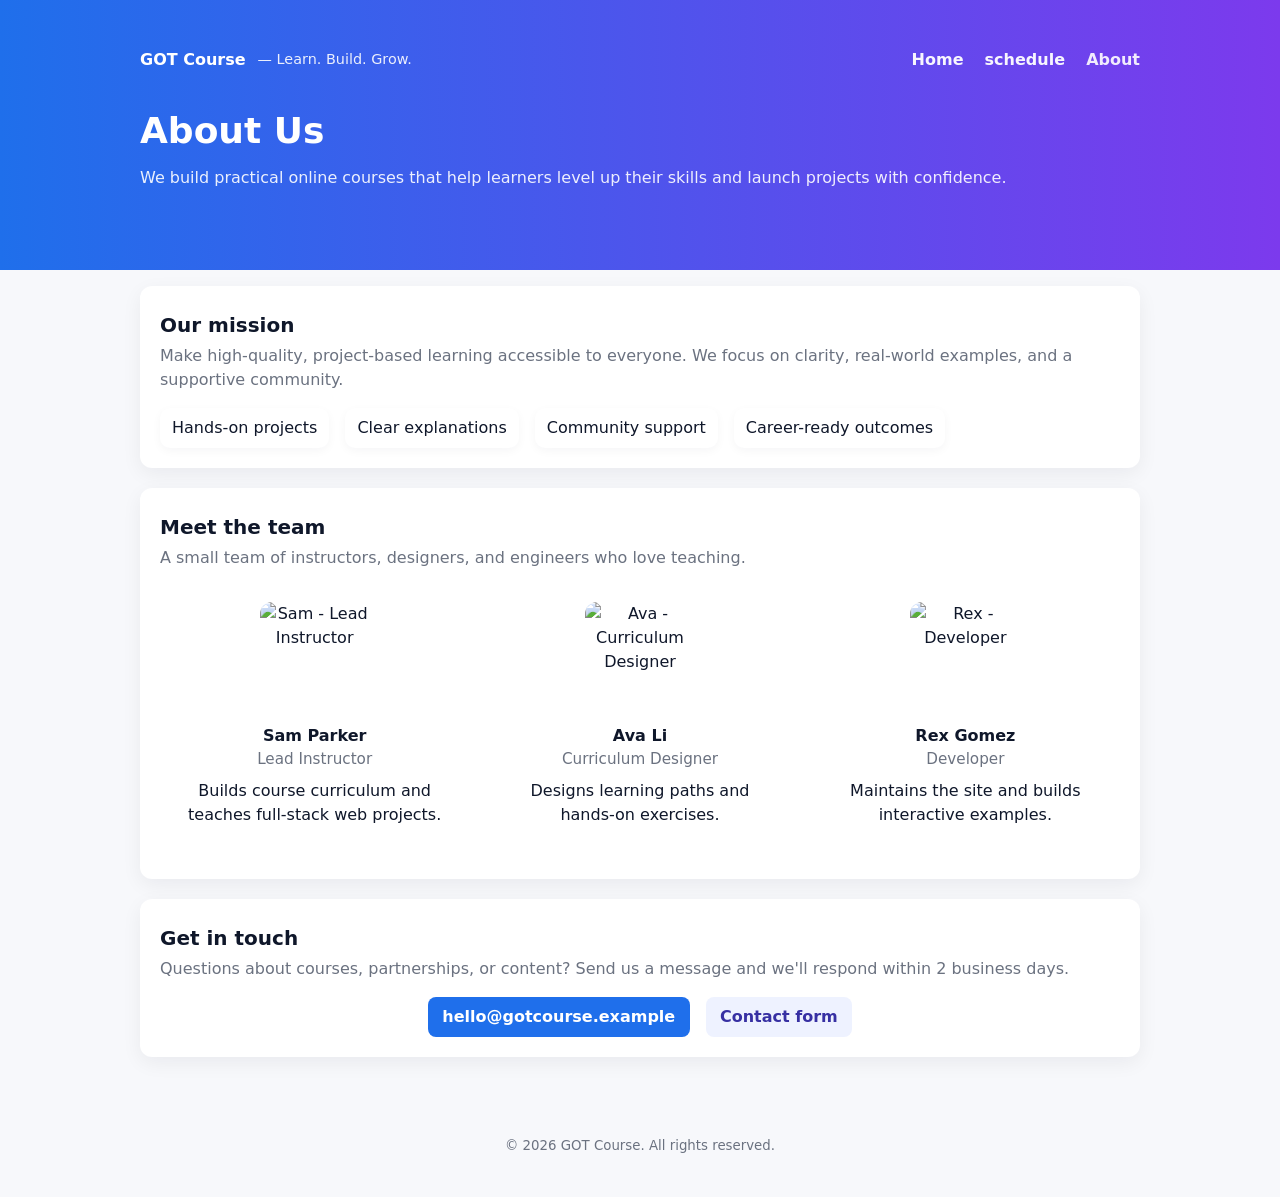
==== aboutUs.html @ 5f877b88 "f" ====
<!DOCTYPE html>
<html lang="en">
<head>
    <meta charset="UTF-8">
    <meta name="viewport" content="width=device-width, initial-scale=1.0">
    <title>About Us — GOT Course</title>
    <link rel="stylesheet" href="css/aboutus.css">
</head>

<body>
    <header>
        <div class="container">
            <nav>
                <div style="display:flex;gap:.75rem;align-items:center">
                    <strong>GOT Course</strong>
                    <span style="opacity:.9;font-size:.9rem">— Learn. Build. Grow.</span>
                </div>
                <div>
                    <a href="index.html">Home</a>
                    <a href="schedule.html" style="margin-left:1rem">schedule</a>
                    <a href="aboutUs.html" style="margin-left:1rem;opacity:.95">About</a>
                </div>
            </nav>

            <div class="hero">
                <h1>About Us</h1>
                <p>We build practical online courses that help learners level up their skills and launch projects with confidence.</p>
            </div>
        </div>
    </header>

    <main class="container">
        <section class="card" aria-labelledby="mission-heading">
            <h2 id="mission-heading">Our mission</h2>
            <p class="lead">Make high-quality, project-based learning accessible to everyone. We focus on clarity, real-world examples, and a supportive community.</p>
            <ul class="values" aria-label="Our values">
                <li>Hands-on projects</li>
                <li>Clear explanations</li>
                <li>Community support</li>
                <li>Career-ready outcomes</li>
            </ul>
        </section>

        <section class="card" aria-labelledby="team-heading">
            <h2 id="team-heading">Meet the team</h2>
            <p class="lead">A small team of instructors, designers, and engineers who love teaching.</p>

            <div class="grid" role="list">
                <div class="team-member" role="listitem">
                    <img class="avatar" src="https://via.placeholder.com/220x220.png?text=Sam" alt="Sam - Lead Instructor">
                    <strong>Sam Parker</strong>
                    <div style="color:var(--muted);font-size:.95rem">Lead Instructor</div>
                    <p style="margin-top:.5rem">Builds course curriculum and teaches full-stack web projects.</p>
                </div>

                <div class="team-member" role="listitem">
                    <img class="avatar" src="https://via.placeholder.com/220x220.png?text=Ava" alt="Ava - Curriculum Designer">
                    <strong>Ava Li</strong>
                    <div style="color:var(--muted);font-size:.95rem">Curriculum Designer</div>
                    <p style="margin-top:.5rem">Designs learning paths and hands-on exercises.</p>
                </div>

                <div class="team-member" role="listitem">
                    <img class="avatar" src="https://via.placeholder.com/220x220.png?text=Rex" alt="Rex - Developer">
                    <strong>Rex Gomez</strong>
                    <div style="color:var(--muted);font-size:.95rem">Developer</div>
                    <p style="margin-top:.5rem">Maintains the site and builds interactive examples.</p>
                </div>
            </div>
        </section>

        <section class="card" aria-labelledby="contact-heading">
            <h2 id="contact-heading">Get in touch</h2>
            <p class="lead">Questions about courses, partnerships, or content? Send us a message and we'll respond within 2 business days.</p>
            <div class="contact">
                <a class="btn" href="mailto:hello@gotcourse.example">hello@gotcourse.example</a>
                <a href="contact.html" style="padding:.5rem .9rem;border-radius:8px;background:#eef2ff;color:#3730a3;text-decoration:none;font-weight:600">Contact form</a>
            </div>
        </section>
    </main>

    <footer>
        <div class="container">
            <small>© <span id="year"></span> GOT Course. All rights reserved.</small>
        </div>
    </footer>
  
<script src="js/aboutus.js"></script>

</body>
</html>

</body>
</html>
---- css/aboutus.css ----
:root{
        --accent:#1f6feb;
        --bg:#f7f8fb;
        --card:#ffffff;
        --muted:#6b7280
    }

        body{
        font-family:Inter, system-ui, -apple-system, "Segoe UI", Roboto, "Helvetica Neue", Arial;
         margin:0;
          background:var(--bg);
           color:#0f172a;
            line-height:1.5
        }

        header{
        background:linear-gradient(90deg,var(--accent),#7c3aed);
         color:#fff;
          padding:2rem 1rem
        }

        .container{
        max-width:1000px;
        margin:0 auto;
        padding:1rem
        }

        nav{
        display:flex;
        align-items:center;
        justify-content:space-between;
        gap:1rem
        }

        nav a{
        color:rgba(255,255,255,.95);
        text-decoration:none;
        font-weight:600
        }

        .hero{
        padding:2rem 0
        }

        .hero h1{
        margin:0 0 .5rem;
        font-size:clamp(1.5rem,3vw,2.25rem)
        }

        .hero p{
        margin:0;
        color:rgba(255,255,255,.9)
    }

        main
        {padding:2rem 1rem}

        .card{
        background:var(--card);
        border-radius:12px;
        padding:1.25rem;
        box-shadow:0 6px 20px rgba(15,23,42,.06);
        margin-bottom:1.25rem
    }

        .grid{
        display:grid;
        grid-template-columns:
        repeat(3,1fr);gap:1rem
    }

        @media (max-width:860px){.grid{grid-template-columns:repeat(2,1fr)}}

        @media (max-width:560px){.grid{grid-template-columns:1fr}}

        .team-member{
            display:flex;
            flex-direction:column;
            align-items:center;
            text-align:center;
            padding:1rem
        }

        .avatar{
            width:110px;
            height:110px;
            border-radius:12px;
            object-fit:cover;
            margin-bottom:.75rem
        }

        h2{
            font-size:1.25rem;
            margin:.25rem 0
        }

        p.lead{
        color:var(--muted);
        margin:0 0 1rem}

        ul.values{
            display:flex;
            gap:1rem;
            flex-wrap:wrap;
            list-style:none;
            padding:0;
            margin:0}

        ul.values li{
            background:#fff;
            padding:.5rem .75rem;
            border-radius:10px;
            box-shadow:0 3px 10px rgba(15,23,42,.04)
        }

        footer{
            padding:1.5rem 0;
            color:var(--muted);
            text-align:center
        }

        .contact{
            display:flex;
            gap:1rem;
            align-items:center;
            flex-wrap:wrap;
            justify-content:center;
            margin-top:.5rem
        }

        .btn{
            display:inline-block;
            background:var(--accent);
            color:#fff;
            padding:.5rem .9rem;
            border-radius:8px;
            text-decoration:none;
            font-weight:600
        }
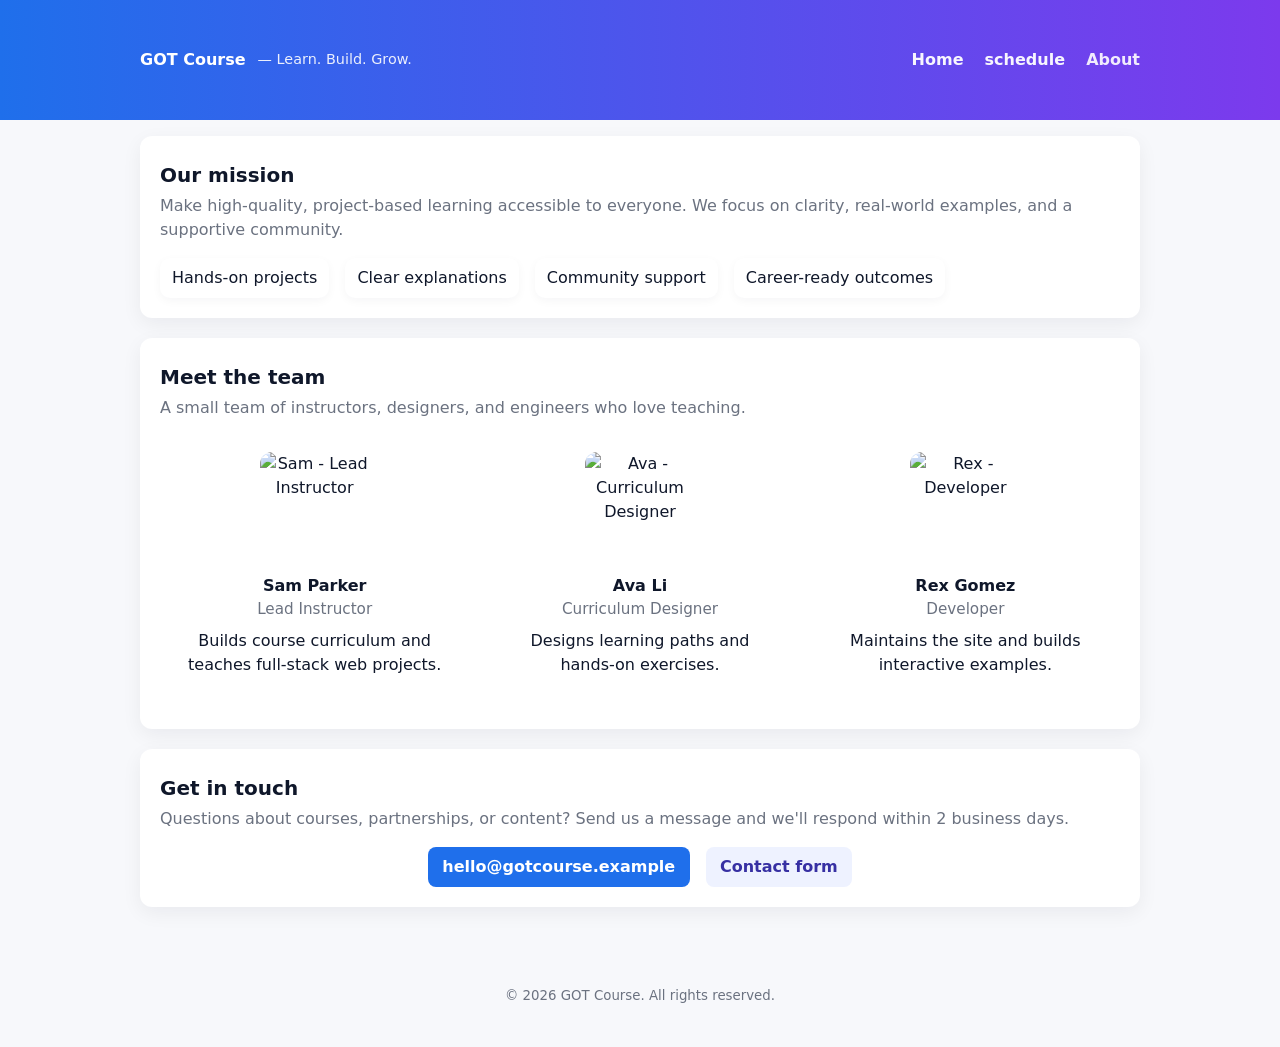
==== commit f1070f2a: "yh" ====
--- a/aboutUs.html
+++ b/aboutUs.html
@@ -21,11 +21,7 @@
                     <a href="aboutUs.html" style="margin-left:1rem;opacity:.95">About</a>
                 </div>
             </nav>
-
-            <div class="hero">
-                <h1>About Us</h1>
-                <p>We build practical online courses that help learners level up their skills and launch projects with confidence.</p>
-            </div>
+            
         </div>
     </header>
 
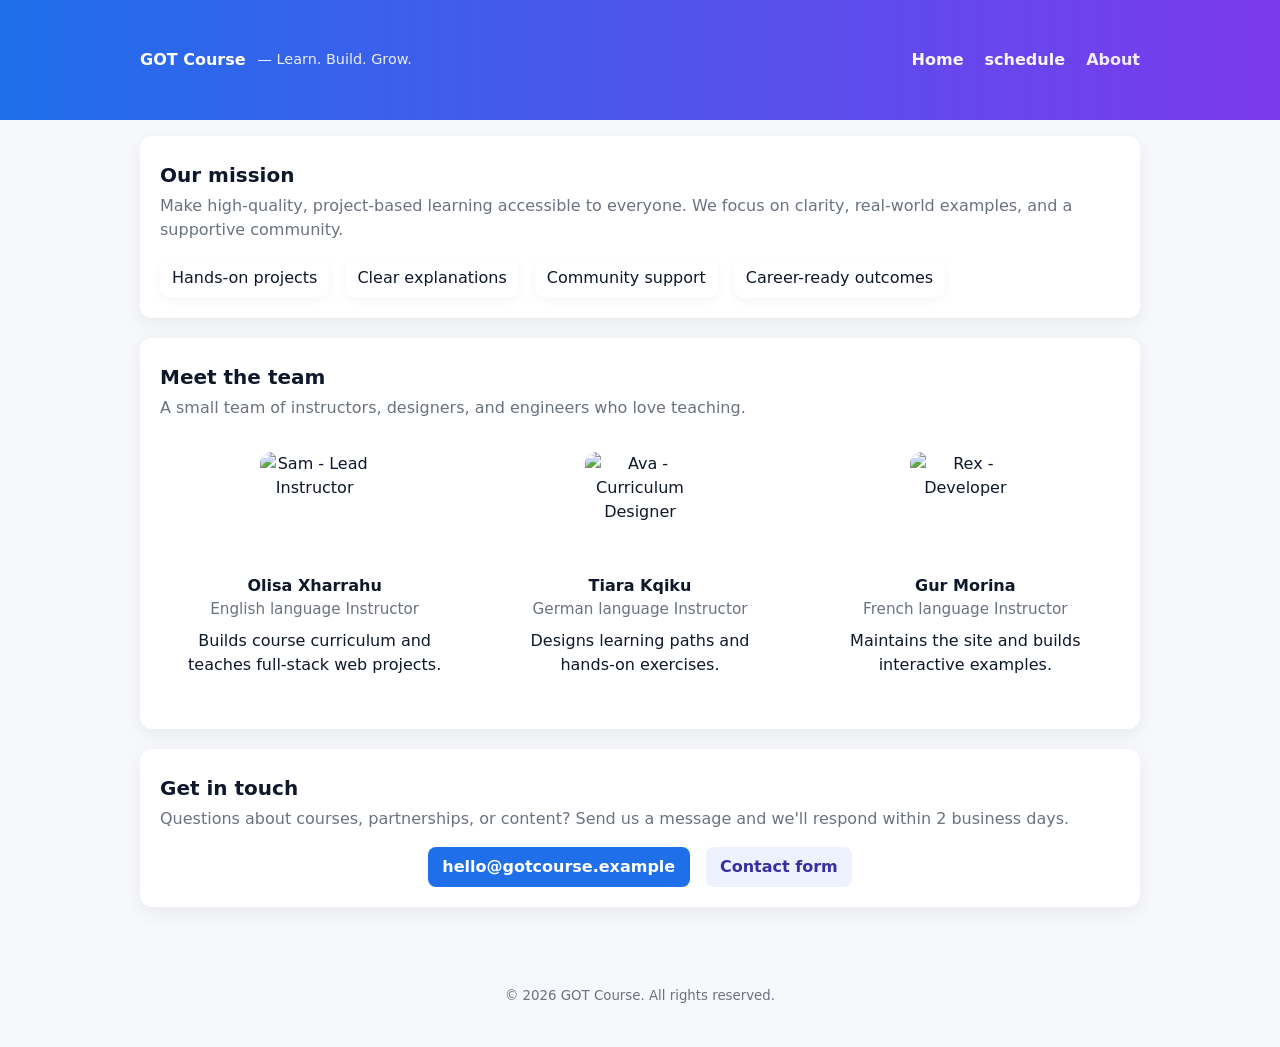
==== commit c5dfcda3: "gcuy" ====
--- a/aboutUs.html
+++ b/aboutUs.html
@@ -21,7 +21,7 @@
                     <a href="aboutUs.html" style="margin-left:1rem;opacity:.95">About</a>
                 </div>
             </nav>
-            
+
         </div>
     </header>
 
@@ -44,22 +44,22 @@
             <div class="grid" role="list">
                 <div class="team-member" role="listitem">
                     <img class="avatar" src="https://via.placeholder.com/220x220.png?text=Sam" alt="Sam - Lead Instructor">
-                    <strong>Sam Parker</strong>
-                    <div style="color:var(--muted);font-size:.95rem">Lead Instructor</div>
+                    <strong>Olisa Xharrahu</strong>
+                    <div style="color:var(--muted);font-size:.95rem">English language Instructor</div>
                     <p style="margin-top:.5rem">Builds course curriculum and teaches full-stack web projects.</p>
                 </div>
 
                 <div class="team-member" role="listitem">
                     <img class="avatar" src="https://via.placeholder.com/220x220.png?text=Ava" alt="Ava - Curriculum Designer">
-                    <strong>Ava Li</strong>
-                    <div style="color:var(--muted);font-size:.95rem">Curriculum Designer</div>
+                    <strong>Tiara Kqiku</strong>
+                    <div style="color:var(--muted);font-size:.95rem">German language Instructor</div>
                     <p style="margin-top:.5rem">Designs learning paths and hands-on exercises.</p>
                 </div>
 
                 <div class="team-member" role="listitem">
                     <img class="avatar" src="https://via.placeholder.com/220x220.png?text=Rex" alt="Rex - Developer">
-                    <strong>Rex Gomez</strong>
-                    <div style="color:var(--muted);font-size:.95rem">Developer</div>
+                    <strong>Gur Morina</strong>
+                    <div style="color:var(--muted);font-size:.95rem">French language Instructor</div>
                     <p style="margin-top:.5rem">Maintains the site and builds interactive examples.</p>
                 </div>
             </div>
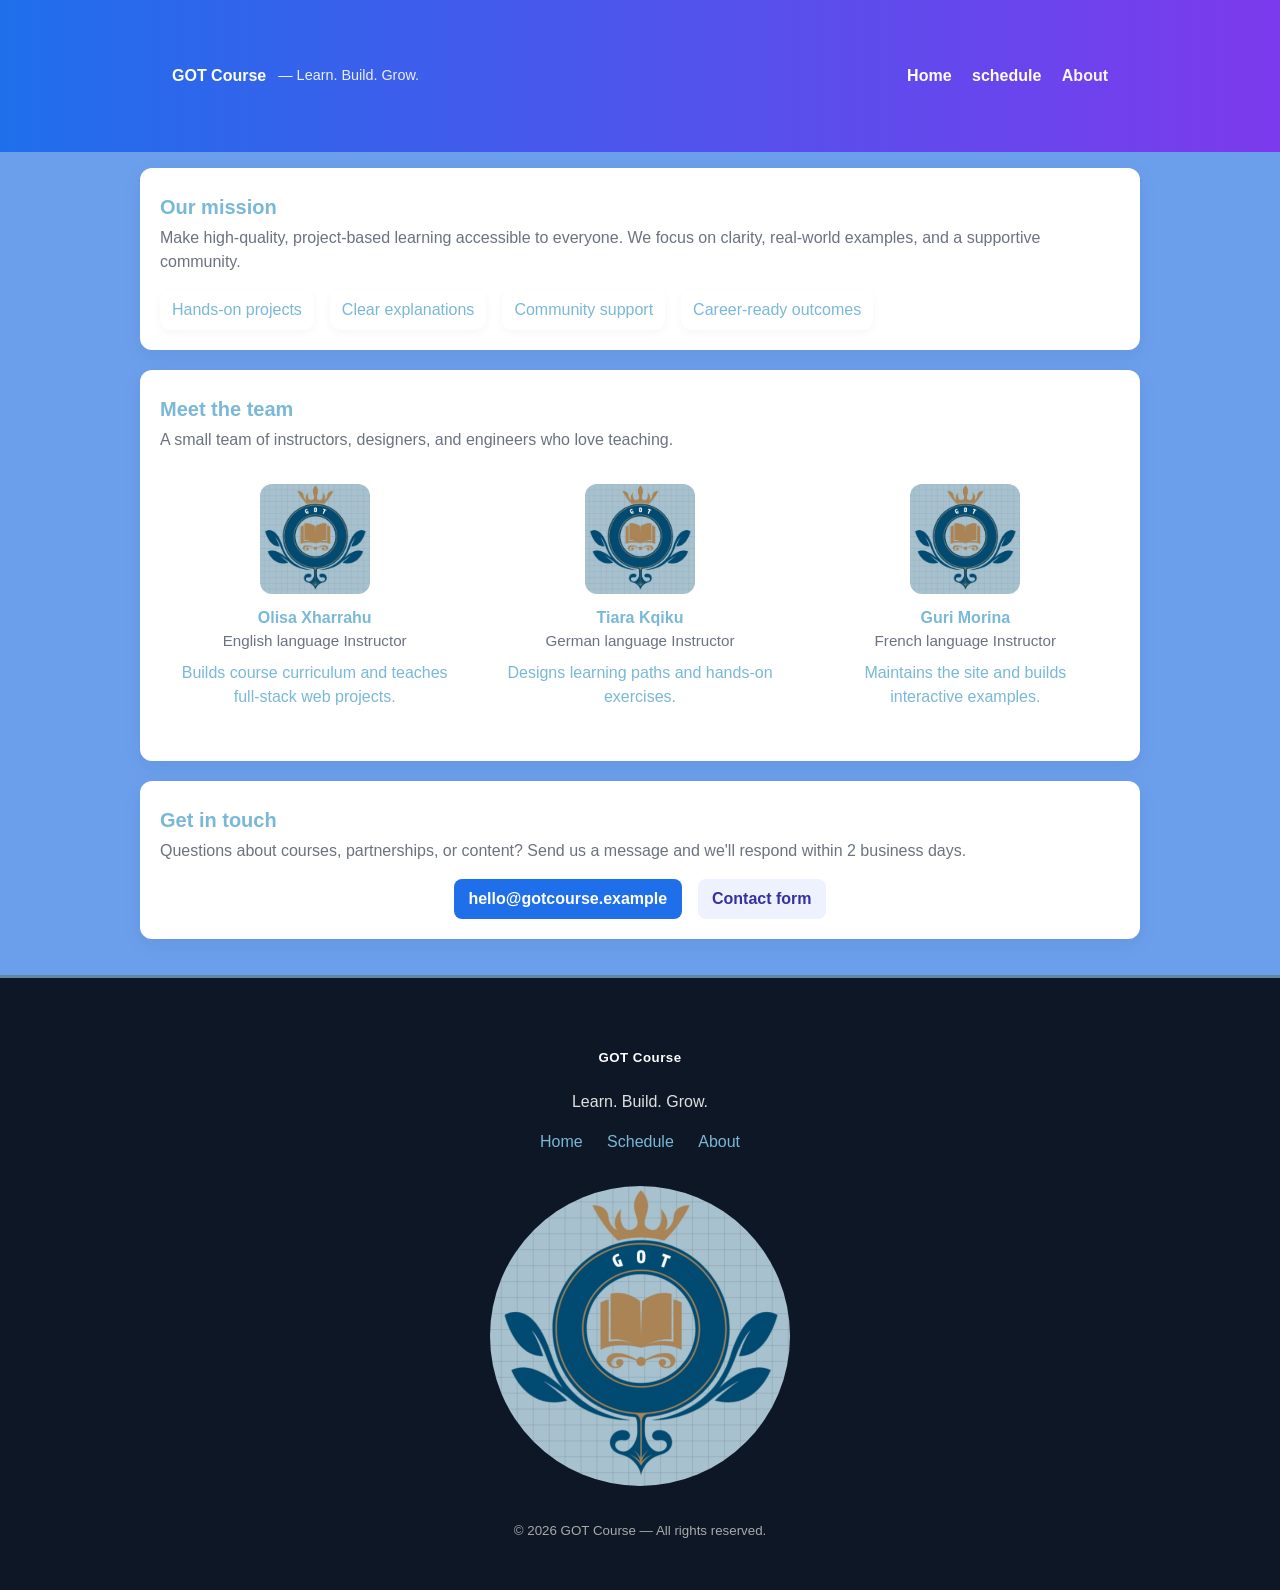
==== commit 23403900: "home page" ====
--- a/aboutUs.html
+++ b/aboutUs.html
@@ -5,6 +5,7 @@
     <meta name="viewport" content="width=device-width, initial-scale=1.0">
     <title>About Us — GOT Course</title>
     <link rel="stylesheet" href="css/aboutus.css">
+    <link rel="stylesheet" href="css/style.css">
 </head>
 
 <body>
@@ -43,22 +44,22 @@
 
             <div class="grid" role="list">
                 <div class="team-member" role="listitem">
-                    <img class="avatar" src="https://via.placeholder.com/220x220.png?text=Sam" alt="Sam - Lead Instructor">
+                    <img class="avatar" src="photos/Screenshot_3-11-2025_173542_www.design.com.jpeg" alt="Sam - Lead Instructor">
                     <strong>Olisa Xharrahu</strong>
                     <div style="color:var(--muted);font-size:.95rem">English language Instructor</div>
                     <p style="margin-top:.5rem">Builds course curriculum and teaches full-stack web projects.</p>
                 </div>
 
                 <div class="team-member" role="listitem">
-                    <img class="avatar" src="https://via.placeholder.com/220x220.png?text=Ava" alt="Ava - Curriculum Designer">
+                    <img class="avatar" src="photos/Screenshot_3-11-2025_173542_www.design.com.jpeg" alt="Ava - Curriculum Designer">
                     <strong>Tiara Kqiku</strong>
                     <div style="color:var(--muted);font-size:.95rem">German language Instructor</div>
                     <p style="margin-top:.5rem">Designs learning paths and hands-on exercises.</p>
                 </div>
 
                 <div class="team-member" role="listitem">
-                    <img class="avatar" src="https://via.placeholder.com/220x220.png?text=Rex" alt="Rex - Developer">
-                    <strong>Gur Morina</strong>
+                    <img class="avatar" src="photos/Screenshot_3-11-2025_173542_www.design.com.jpeg" alt="Rex - Developer">
+                    <strong>Guri Morina</strong>
                     <div style="color:var(--muted);font-size:.95rem">French language Instructor</div>
                     <p style="margin-top:.5rem">Maintains the site and builds interactive examples.</p>
                 </div>
@@ -75,11 +76,32 @@
         </section>
     </main>
 
-    <footer>
-        <div class="container">
-            <small>© <span id="year"></span> GOT Course. All rights reserved.</small>
-        </div>
-    </footer>
+
+
+
+
+<footer class="footer mt-5">
+  <div class="container text-center py-4">
+    <h5 class="mb-3">GOT Course</h5>
+    <p class="mb-2">Learn. Build. Grow.</p>
+    <div class="footer-links mb-3">
+      <a href="index.html">Home</a>
+      <a href="schedule.html">Schedule</a>
+      <a href="aboutUs.html">About</a>
+
+      <div class="text-center mt-5">
+  <img 
+    src="photos/Screenshot_3-11-2025_173542_www.design.com.jpeg" 
+    alt="Logo"
+    class="photo"
+    height="150"
+    width="150">
+</div>
+
+    </div>
+    <small>© <span id="year"></span> GOT Course — All rights reserved.</small>
+  </div>
+</footer>
   
 <script src="js/aboutus.js"></script>
 
--- a/css/aboutus.css
+++ b/css/aboutus.css
@@ -60,13 +60,15 @@
         border-radius:12px;
         padding:1.25rem;
         box-shadow:0 6px 20px rgba(15,23,42,.06);
-        margin-bottom:1.25rem
+        margin-bottom:1.25rem;
+        color: #79b8d6;
     }
 
         .grid{
         display:grid;
         grid-template-columns:
-        repeat(3,1fr);gap:1rem
+        repeat(3,1fr);gap:1rem;
+        
     }
 
         @media (max-width:860px){.grid{grid-template-columns:repeat(2,1fr)}}
@@ -113,12 +115,6 @@
             box-shadow:0 3px 10px rgba(15,23,42,.04)
         }
 
-        footer{
-            padding:1.5rem 0;
-            color:var(--muted);
-            text-align:center
-        }
-
         .contact{
             display:flex;
             gap:1rem;
--- a/css/style.css
+++ b/css/style.css
@@ -0,0 +1,185 @@
+body {
+  background-color: #6b9fec !important;
+  margin: 0;
+  font-family: Arial, sans-serif;
+}
+
+header nav {
+  display: flex;
+  justify-content: space-between;
+  align-items: center;
+  padding: 1rem 2rem;
+  flex-wrap: wrap;
+}
+
+header nav div:first-child {
+  display: flex;
+  gap: 0.75rem;
+  align-items: center;
+}
+
+header nav a {
+  margin-left: 1rem;
+  text-decoration: none;
+  color: #fff;
+}
+
+.par-1, .par-2 {
+  color: white;
+  font-size: larger;
+  padding: 10px 18px;
+  background: rgba(255, 255, 255, 0.05);
+  border-radius: 8px;
+  transition: all 0.3s ease;
+}
+
+.par-1 {
+  margin: 50px 2% 0;
+  border-left: 4px solid #5f89a1;
+}
+
+.par-2 {
+  margin: 150px 2% 0;
+  border-right: 4px solid #5f89a1;
+}
+
+.par-1:hover, .par-2:hover {
+  border-color: #79b8d6;
+  background: rgba(255, 255, 255, 0.08);
+  transform: translateY(-3px);
+  color: #252be6;
+}
+
+.photo {
+  height: 300px;
+  width: 300px;
+  border-radius: 50%;
+  object-fit: cover;
+  display: block;
+  margin: 2rem auto;
+}
+
+.stats-container {
+  width: 100%;
+  background: #0e1726;
+  padding: 1.5rem 1rem;
+}
+
+.stats {
+  display: flex;
+  justify-content: space-around;
+  max-width: 1200px;
+  margin: 0 auto;
+  gap: 1.5rem;
+  border-top: 1px solid rgba(95, 137, 161, 0.2);
+  border-bottom: 1px solid rgba(95, 137, 161, 0.2);
+  padding: 1.5rem 0;
+}
+
+.stat-item {
+  display: flex;
+  flex-direction: column;
+  align-items: center;
+  text-align: center;
+  padding: 0.75rem;
+  border-radius: 8px;
+  transition: transform 0.3s ease;
+}
+
+.stat-item:hover {
+  transform: translateY(-3px);
+}
+
+.stat-title {
+  font-size: 1.15rem;
+  color: #5f89a1;
+  margin-bottom: 0.4rem;
+}
+
+.stat-number {
+  font-size: 1.8rem;
+  font-weight: 700;
+  color: #fff;
+}
+
+.btn-primary {
+  display: inline-block;
+  margin: 2rem auto;
+  background-color: #5f89a1;
+  border: none;
+  padding: 0.75rem 1.5rem;
+  border-radius: 8px;
+  color: #fff;
+  font-size: 1.1rem;
+  text-decoration: none;
+  transition: all 0.3s ease;
+}
+
+.btn-primary:hover {
+  background-color: #79b8d6;
+  transform: translateY(-2px);
+}
+
+.footer {
+  background: #0e1726;
+  color: #e0e0e0;
+  border-top: 3px solid #5f89a1;
+  padding: 2rem 1rem;
+  text-align: center;
+}
+
+.footer a {
+  color: #79b8d6;
+  text-decoration: none;
+  margin: 0 10px;
+  transition: 0.3s;
+}
+
+.footer a:hover {
+  color: #a9dcf3;
+}
+
+.footer h5 {
+  color: #ffffff;
+  letter-spacing: 0.5px;
+}
+
+.footer small {
+  color: #aaa;
+}
+
+@media (max-width: 860px) {
+  .par-2 {
+    margin-left: 2%;
+  }
+  
+  .stats {
+    flex-direction: column;
+    gap: 1rem;
+  }
+
+  header nav {
+    flex-direction: column;
+    align-items: flex-start;
+  }
+
+  header nav div:first-child {
+    margin-bottom: 1rem;
+  }
+}
+
+@media (max-width: 560px) {
+  .par-1, .par-2 {
+    font-size: medium;
+  }
+
+  .photo {
+    height: 200px;
+    width: 200px;
+  }
+
+  .btn-primary {
+    width: 80%;
+    text-align: center;
+  }
+}
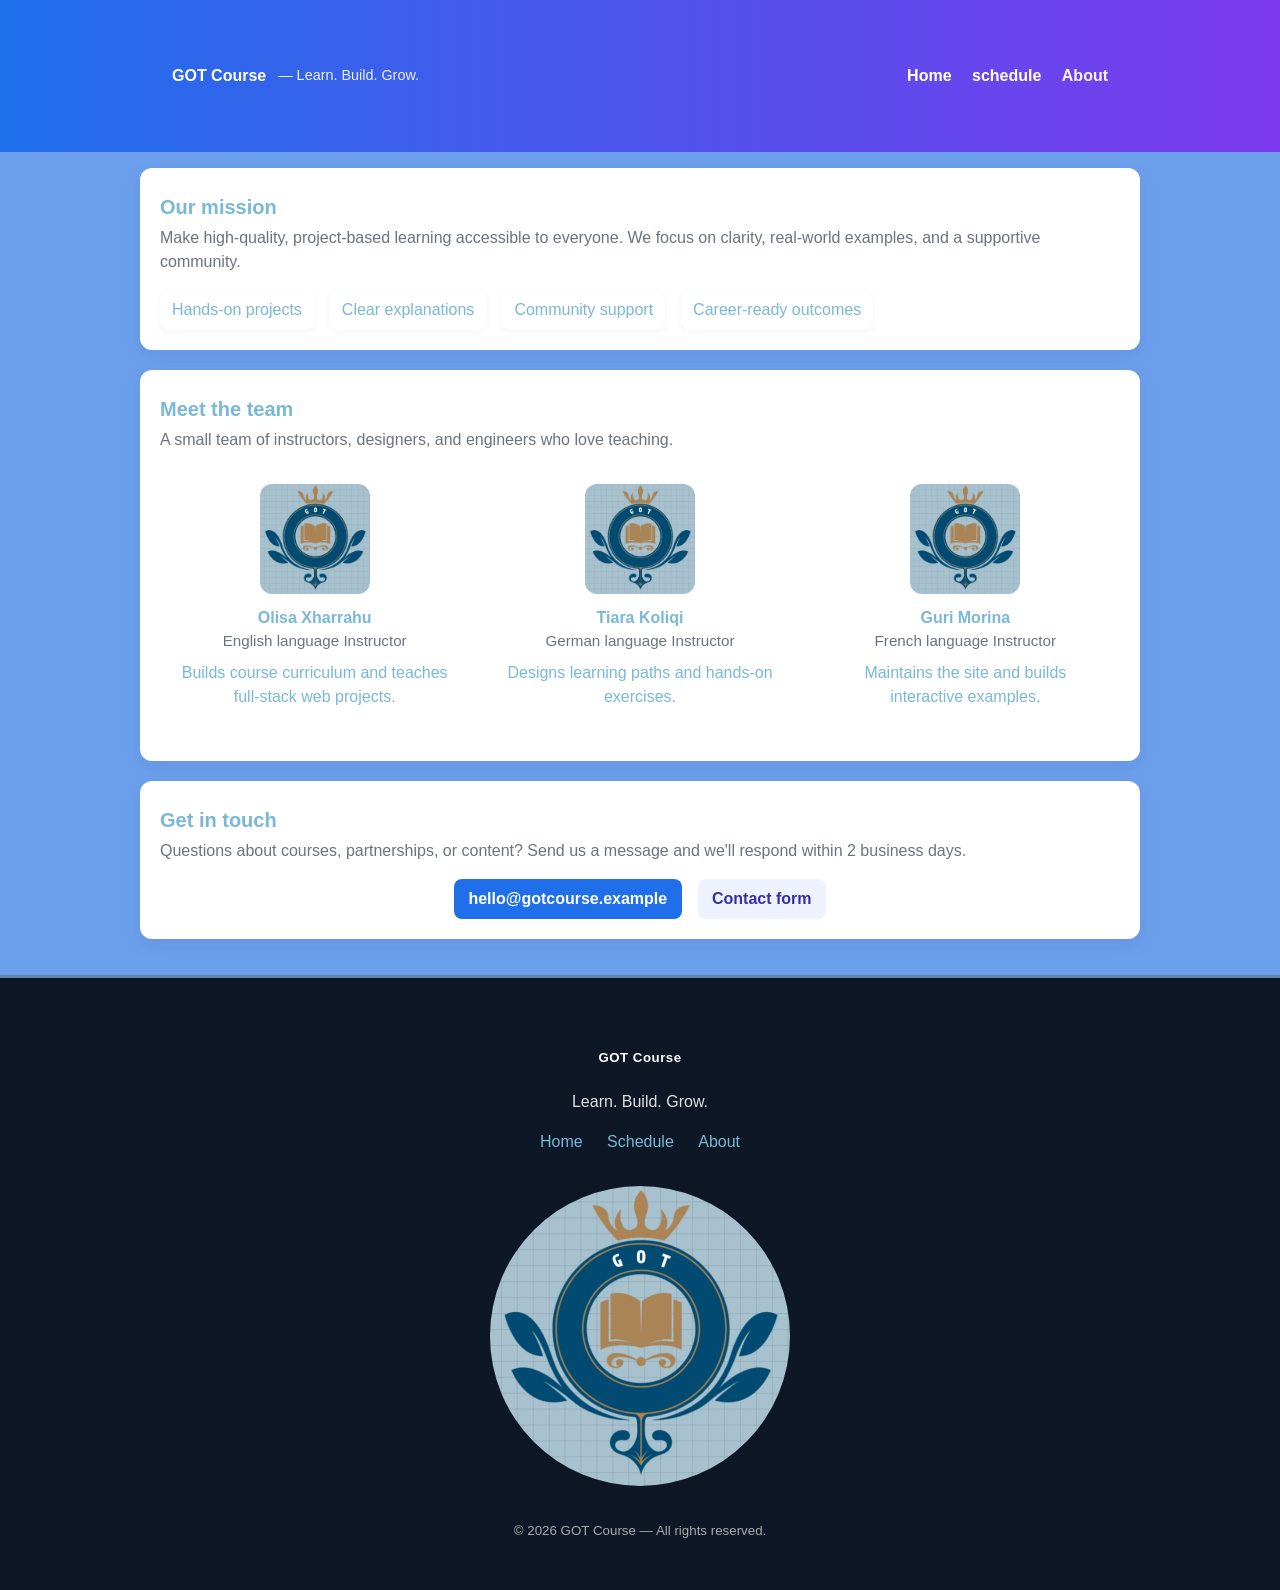
==== commit b7f9ad9f: "oraret2" ====
--- a/aboutUs.html
+++ b/aboutUs.html
@@ -52,7 +52,7 @@
 
                 <div class="team-member" role="listitem">
                     <img class="avatar" src="photos/Screenshot_3-11-2025_173542_www.design.com.jpeg" alt="Ava - Curriculum Designer">
-                    <strong>Tiara Kqiku</strong>
+                    <strong>Tiara Koliqi</strong>
                     <div style="color:var(--muted);font-size:.95rem">German language Instructor</div>
                     <p style="margin-top:.5rem">Designs learning paths and hands-on exercises.</p>
                 </div>
--- a/css/style.css
+++ b/css/style.css
@@ -183,3 +183,36 @@
     text-align: center;
   }
 }
+
+
+
+.stat-number {
+  transition: font-size 0.3s ease;
+}
+
+.par-1 {
+  cursor: pointer;
+}
+
+
+.par-2 {
+  cursor: pointer;
+}
+
+.lang-btn {
+  margin: 10px 2%;
+  padding: 0.5rem 1rem;
+  background-color: #5f89a1;
+  color: white;
+  border: none;
+  border-radius: 5px;
+  cursor: pointer;
+  font-size: 0.9rem;
+  transition: all 0.3s ease;
+}
+
+.lang-btn:hover {
+  background-color: #79b8d6;
+  transform: translateY(-2px);
+}
+
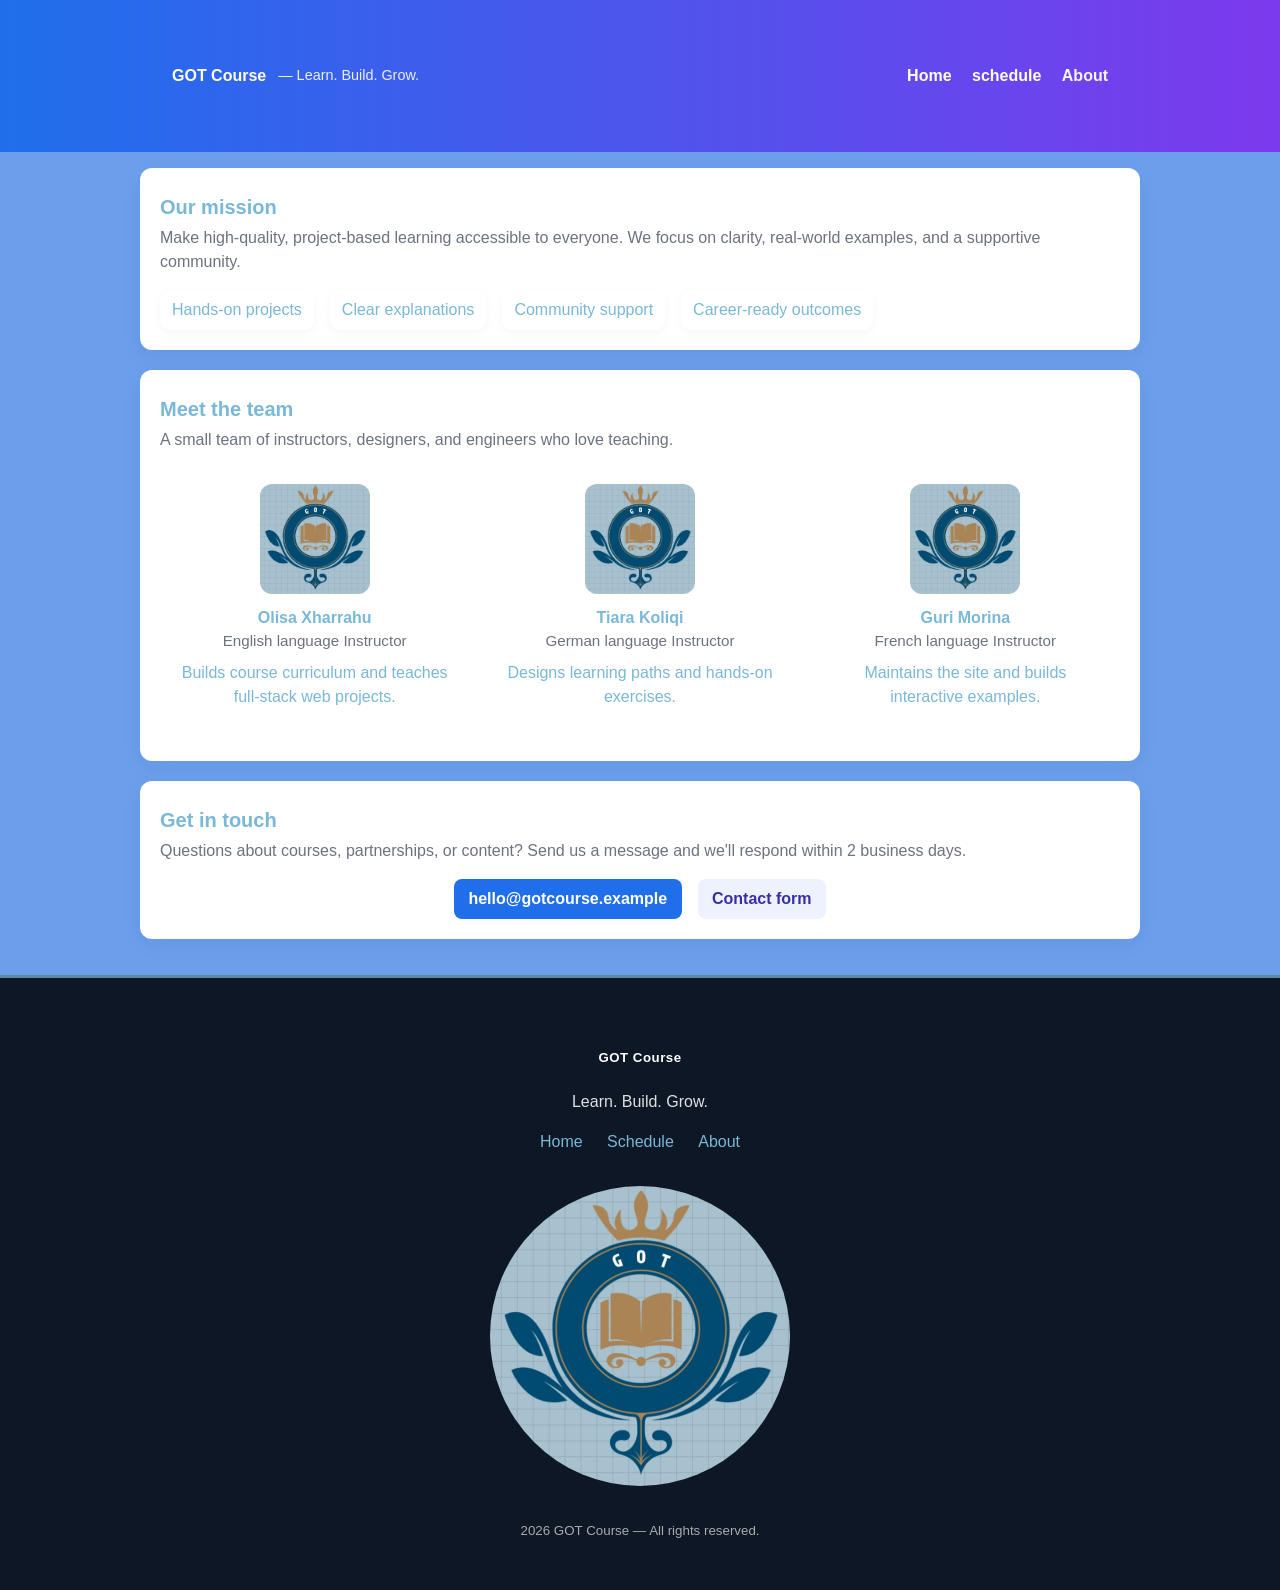
==== commit d34a636c: "Update aboutUs.html" ====
--- a/aboutUs.html
+++ b/aboutUs.html
@@ -99,7 +99,7 @@
 </div>
 
     </div>
-    <small>© <span id="year"></span> GOT Course — All rights reserved.</small>
+    <small> <span id="year"></span> GOT Course — All rights reserved.</small>
   </div>
 </footer>
   
--- a/css/style.css
+++ b/css/style.css
@@ -24,7 +24,7 @@
   color: #fff;
 }
 
-.par-1, .par-2 {
+.par-1 {
   color: white;
   font-size: larger;
   padding: 10px 18px;
@@ -33,6 +33,15 @@
   transition: all 0.3s ease;
 }
 
+.par-2 {
+  color: white;
+  font-size: larger;
+  padding: 10px 18px;
+  background: rgba(255, 255, 255, 0.05);
+  border-radius: 8px;
+  transition: all 0.3s ease;
+}
+
 .par-1 {
   margin: 50px 2% 0;
   border-left: 4px solid #5f89a1;
@@ -43,7 +52,15 @@
   border-right: 4px solid #5f89a1;
 }
 
-.par-1:hover, .par-2:hover {
+.par-1:hover {
+  border-color: #79b8d6;
+  background: rgba(255, 255, 255, 0.08);
+  transform: translateY(-3px);
+  color: #252be6;
+}
+
+
+.par-2:hover {
   border-color: #79b8d6;
   background: rgba(255, 255, 255, 0.08);
   transform: translateY(-3px);
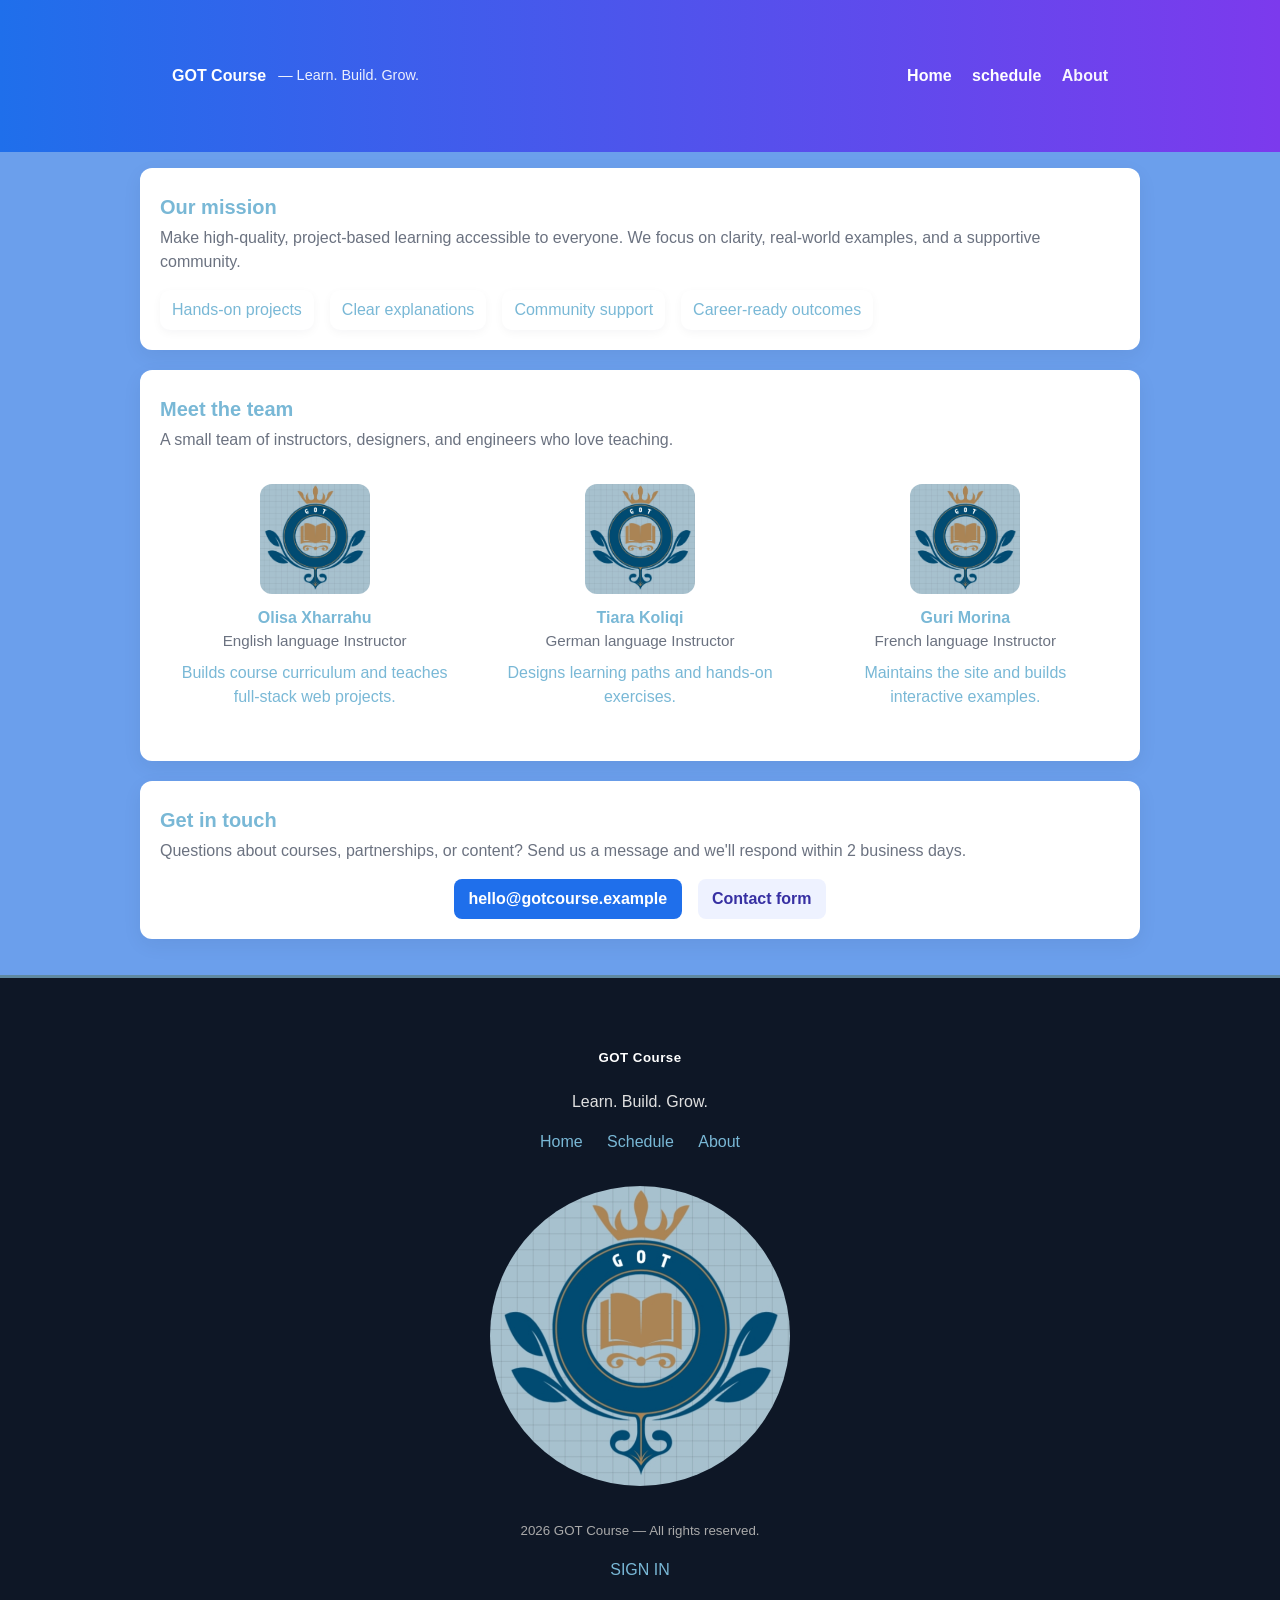
==== commit 39107e98: "m" ====
--- a/aboutUs.html
+++ b/aboutUs.html
@@ -101,6 +101,7 @@
     </div>
     <small> <span id="year"></span> GOT Course — All rights reserved.</small>
   </div>
+  <a href="signin.html">SIGN IN</a>
 </footer>
   
 <script src="js/aboutus.js"></script>
--- a/css/style.css
+++ b/css/style.css
@@ -65,6 +65,22 @@
   background: rgba(255, 255, 255, 0.08);
   transform: translateY(-3px);
   color: #252be6;
+}
+
+.highlight {
+  background-color: rgba(95, 137, 161, 0.3);
+  padding: 4px 10px;
+  border-radius: 6px;
+  display: inline-block;
+  margin: 3px 2px;
+  transition: all 0.3s ease;
+  border: 1px solid rgba(95, 137, 161, 0.4);
+}
+
+.highlight:hover {
+  background-color: rgba(121, 184, 214, 0.4);
+  transform: translateY(-1px);
+  box-shadow: 0 2px 8px rgba(95, 137, 161, 0.3);
 }
 
 .photo {
@@ -214,6 +230,14 @@
 
 .par-2 {
   cursor: pointer;
+}
+
+.par-1 p {
+  text-align: center;
+}
+
+.par-2 p {
+  text-align: center;
 }
 
 .lang-btn {
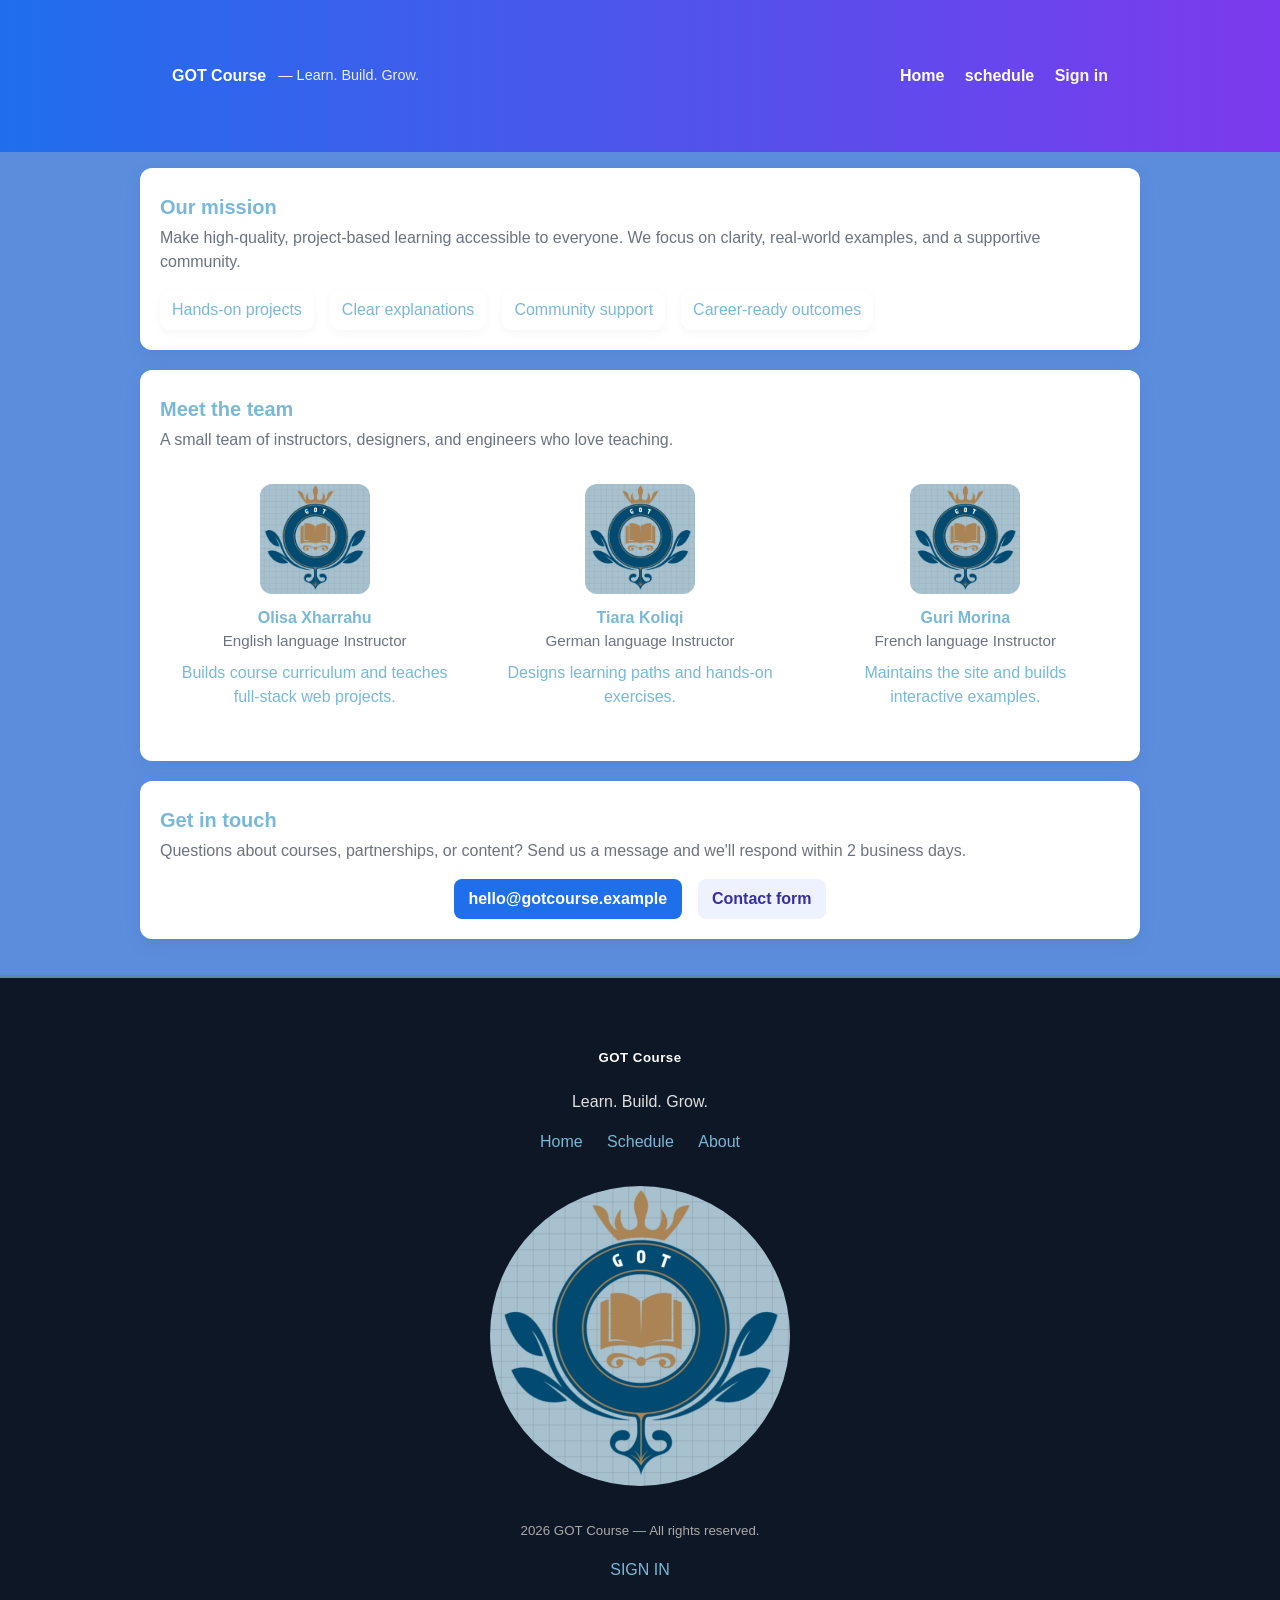
==== commit c11968ee: "m" ====
--- a/aboutUs.html
+++ b/aboutUs.html
@@ -8,8 +8,7 @@
     <link rel="stylesheet" href="css/style.css">
 </head>
 
-<body>
-    <header>
+ <header>
         <div class="container">
             <nav>
                 <div style="display:flex;gap:.75rem;align-items:center">
@@ -19,7 +18,7 @@
                 <div>
                     <a href="index.html">Home</a>
                     <a href="schedule.html" style="margin-left:1rem">schedule</a>
-                    <a href="aboutUs.html" style="margin-left:1rem;opacity:.95">About</a>
+                    <a href="signin.html" style="margin-left:1rem;opacity:.95">Sign in</a>
                 </div>
             </nav>
 
--- a/css/style.css
+++ b/css/style.css
@@ -1,7 +1,16 @@
 body {
-  background-color: #6b9fec !important;
+  background-color: #5a8edd !important;
   margin: 0;
   font-family: Arial, sans-serif;
+}
+
+.custom-section {
+    background-color: #1468e7;
+    padding: 40px 20px;
+    border-radius: 20px; 
+    width: 80%;
+    margin: 40px auto; 
+    box-shadow: 0 4px 10px rgba(0,0,0,0.2); 
 }
 
 header nav {
